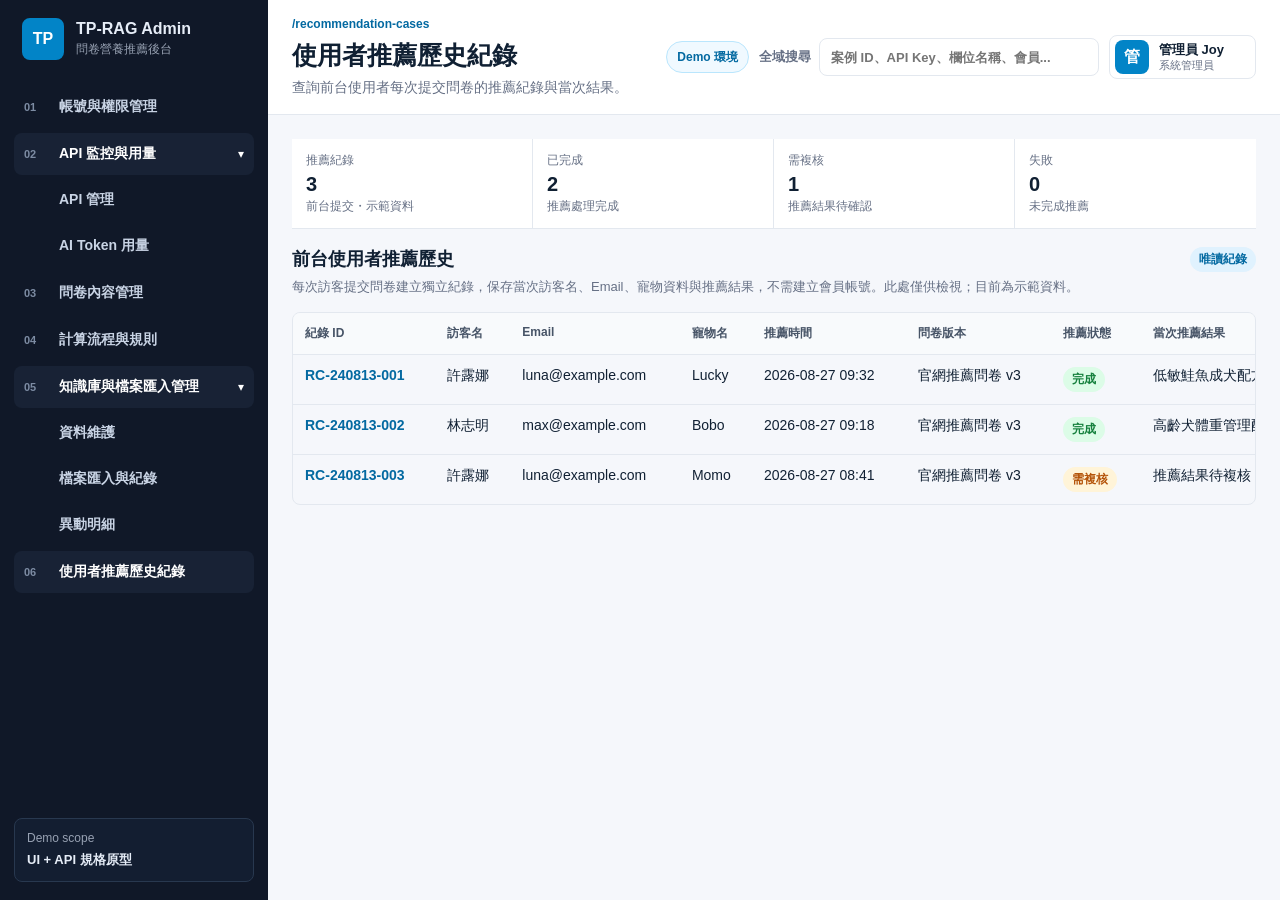
==== index.html @ bf0683b4 "Add files via upload" ====
<!doctype html>
<html lang="zh-Hant">
  <head>
    <meta charset="UTF-8" />
    <meta name="viewport" content="width=device-width, initial-scale=1.0" />
    <title>TP-RAG 後台系統 Demo</title>
    <link rel="stylesheet" href="./styles.css" />
    <link rel="stylesheet" href="./nutrition.css?v=20261029-priority" />
    <link rel="stylesheet" href="./knowledge-maintenance.css" />
  </head>
  <body>
    <div class="app-shell">
      <aside class="sidebar" aria-label="後台主選單">
        <div class="brand">
          <div class="brand-mark">TP</div>
          <div class="brand-copy">
            <strong>TP-RAG Admin</strong>
            <span>問卷營養推薦後台</span>
          </div>
        </div>
        <nav class="nav" id="nav"></nav>
        <div class="sidebar-footer">
          <span>Demo scope</span>
          <strong>UI + API 規格原型</strong>
        </div>
      </aside>

      <main class="workspace">
        <header class="topbar">
          <div class="topbar-title">
            <p class="eyebrow" id="view-route">/recommendation-cases</p>
            <h1 id="view-title">使用者推薦歷史紀錄</h1>
            <p class="subtitle" id="view-subtitle">查詢訪客每次提交問卷的紀錄、聯絡資訊與當次推薦結果。</p>
          </div>
          <div class="top-actions">
            <span class="environment-badge">Demo 環境</span>
            <label class="global-search">
              <span>全域搜尋</span>
              <input type="search" placeholder="案例 ID、API Key、欄位名稱、會員..." />
            </label>
            <button class="account-menu" type="button" aria-label="目前登入管理者">
              <span class="avatar">管</span>
              <span class="account-copy">
                <strong>管理員 Joy</strong>
                <small>系統管理員</small>
              </span>
            </button>
          </div>
        </header>

        <section class="view" id="view-content" aria-live="polite"></section>
      </main>
    </div>

    <script src="./app.js"></script>
    <script src="./recommendation-history.js"></script>
    <script src="./calculation-data.js"></script>
    <script src="./calculation-core.js"></script>
    <script src="./nutrition.js"></script>
    <script src="./nutrition-priority.js"></script>
    <script src="./calculation-ui.js?v=20261029-priority"></script>
    <script src="./customer-config.js"></script>
    <script src="./record-dialogs.js"></script>
    <script src="./knowledge-data.js"></script>
    <script src="./breed-size-data.js"></script>
    <script src="./knowledge-maintenance.js"></script>
    <script src="./api-management.js"></script>
    <script>init();</script>
  </body>
</html>
---- styles.css ----
:root {
  --bg: #f5f7fb;
  --surface: #ffffff;
  --surface-soft: #f8fafc;
  --line: #e3e8ef;
  --line-strong: #cbd5e1;
  --ink: #102033;
  --muted: #667085;
  --faint: #94a3b8;
  --nav: #101828;
  --nav-2: #182235;
  --primary: #0284c7;
  --primary-strong: #0369a1;
  --green: #15803d;
  --amber: #b45309;
  --red: #b42318;
  --violet: #6d28d9;
  --shadow: 0 1px 2px rgba(16, 24, 40, 0.05);
  --shadow-md: 0 12px 30px rgba(16, 24, 40, 0.08);
  --radius: 8px;
}

* {
  box-sizing: border-box;
}

html {
  min-width: 320px;
}

body {
  margin: 0;
  min-height: 100vh;
  background: var(--bg);
  color: var(--ink);
  font-family: "Microsoft JhengHei", "Noto Sans TC", Arial, sans-serif;
}

button,
input,
select,
textarea {
  font: inherit;
}

button {
  cursor: pointer;
}

button:disabled {
  cursor: not-allowed;
  opacity: 0.45;
}

h1,
h2,
h3,
p {
  margin-top: 0;
}

h1 {
  margin-bottom: 0;
  font-size: 25px;
  line-height: 1.25;
  letter-spacing: 0;
}

h2 {
  margin-bottom: 0;
  font-size: 18px;
  line-height: 1.35;
  letter-spacing: 0;
}

h3 {
  margin-bottom: 6px;
  font-size: 15px;
  line-height: 1.45;
}

p {
  line-height: 1.65;
}

code,
pre {
  font-family: Consolas, "SFMono-Regular", Menlo, monospace;
}

code {
  display: inline-flex;
  max-width: 100%;
  border-radius: 6px;
  background: #eef2f7;
  color: #334155;
  padding: 3px 6px;
  overflow-wrap: anywhere;
}

pre {
  margin: 0;
  white-space: pre-wrap;
  overflow-wrap: anywhere;
}

input,
select,
textarea {
  width: 100%;
  min-height: 38px;
  border: 1px solid var(--line);
  border-radius: var(--radius);
  background: white;
  color: var(--ink);
  outline: none;
  padding: 9px 11px;
}

textarea {
  min-height: 98px;
  resize: vertical;
}

input:focus,
select:focus,
textarea:focus {
  border-color: var(--primary);
  box-shadow: 0 0 0 3px rgba(2, 132, 199, 0.13);
}

.app-shell {
  min-height: 100vh;
  display: grid;
  grid-template-columns: 268px minmax(0, 1fr);
}

.sidebar {
  position: sticky;
  top: 0;
  height: 100vh;
  display: flex;
  flex-direction: column;
  gap: 14px;
  overflow: auto;
  background: var(--nav);
  color: #e6edf7;
  padding: 18px 14px;
}

.brand {
  display: flex;
  align-items: center;
  gap: 12px;
  padding: 0 8px 12px;
}

.brand-mark {
  display: grid;
  place-items: center;
  width: 42px;
  height: 42px;
  border-radius: 8px;
  background: var(--primary);
  color: white;
  font-weight: 900;
}

.brand-copy {
  min-width: 0;
}

.brand-copy strong,
.brand-copy span {
  display: block;
  overflow: hidden;
  text-overflow: ellipsis;
  white-space: nowrap;
}

.brand-copy span {
  margin-top: 3px;
  color: #98a2b3;
  font-size: 12px;
}

.nav {
  display: grid;
  gap: 5px;
}

.nav-item {
  width: 100%;
  min-height: 42px;
  border: 0;
  border-radius: var(--radius);
  display: grid;
  grid-template-columns: 26px minmax(0, 1fr) auto;
  align-items: center;
  gap: 9px;
  background: transparent;
  color: #c9d4e5;
  padding: 8px 10px;
  text-align: left;
}

.nav-item:hover,
.nav-item.active {
  background: var(--nav-2);
  color: white;
}

.nav-index {
  color: #7d8ca3;
  font-size: 11px;
  font-weight: 800;
}

.nav-label {
  min-width: 0;
  overflow: hidden;
  text-overflow: ellipsis;
  white-space: nowrap;
  font-size: 14px;
  font-weight: 800;
}

.nav-badge {
  border-radius: 999px;
  background: rgba(2, 132, 199, 0.22);
  color: #bae6fd;
  padding: 3px 7px;
  font-size: 10px;
  font-weight: 800;
}

.sidebar-footer {
  margin-top: auto;
  border: 1px solid #28384f;
  border-radius: var(--radius);
  background: #131e31;
  padding: 12px;
}

.sidebar-footer span {
  display: block;
  margin-bottom: 5px;
  color: #98a2b3;
  font-size: 12px;
}

.sidebar-footer strong {
  font-size: 13px;
}

.workspace {
  width: 100%;
  max-width: none;
  margin: 0 auto;
  padding: 0 24px 28px;
}

.topbar {
  display: flex;
  align-items: center;
  justify-content: space-between;
  gap: 18px;
  margin: 0 -24px 24px;
  border-bottom: 1px solid var(--line);
  background: white;
  padding: 15px 24px;
}

.topbar-title {
  min-width: 0;
}

.eyebrow {
  margin: 0 0 5px;
  color: var(--primary-strong);
  font-size: 12px;
  font-weight: 900;
  letter-spacing: 0;
}

.subtitle {
  margin: 5px 0 0;
  color: var(--muted);
  font-size: 14px;
}

.top-actions {
  display: flex;
  align-items: center;
  gap: 10px;
  flex: 0 0 auto;
}

.global-search {
  display: grid;
  grid-template-columns: auto 280px;
  align-items: center;
  gap: 8px;
  color: var(--muted);
  font-size: 13px;
  font-weight: 800;
}

.avatar,
.icon-button {
  width: 38px;
  height: 38px;
  border-radius: var(--radius);
  display: inline-grid;
  place-items: center;
  flex: 0 0 auto;
}

.avatar {
  width: 34px;
  height: 34px;
  background: var(--primary);
  color: white;
  font-weight: 900;
}

.environment-badge {
  display: inline-flex;
  align-items: center;
  min-height: 32px;
  border: 1px solid #bae6fd;
  border-radius: 999px;
  background: #f0f9ff;
  color: var(--primary-strong);
  padding: 5px 10px;
  font-size: 12px;
  font-weight: 900;
  white-space: nowrap;
}

.account-menu {
  min-height: 42px;
  border: 1px solid var(--line);
  border-radius: var(--radius);
  display: flex;
  align-items: center;
  gap: 10px;
  background: white;
  color: var(--ink);
  padding: 4px 10px 4px 5px;
  text-align: left;
}

.account-menu:hover {
  border-color: var(--primary);
}

.account-copy {
  display: grid;
  gap: 1px;
  min-width: 86px;
}

.account-copy strong {
  font-size: 13px;
  line-height: 1.25;
}

.account-copy small {
  color: var(--muted);
  font-size: 11px;
  line-height: 1.25;
}

.view {
  display: grid;
  gap: 18px;
}

.module-summary {
  display: grid;
  grid-template-columns: 1.15fr 0.85fr;
  gap: 16px;
}

.panel {
  border: 0;
  border-radius: 0;
  background: transparent;
  box-shadow: none;
  padding: 0 0 18px;
}

.panel.subtle {
  border-color: transparent;
  background: transparent;
  box-shadow: none;
  padding: 0;
}

.panel.tight {
  padding: 0;
  overflow: hidden;
}

.panel-head,
.list-header,
.drawer-head,
.section-head {
  display: flex;
  align-items: flex-start;
  justify-content: space-between;
  gap: 12px;
}

.panel-head,
.section-head {
  margin-bottom: 14px;
}

.panel-head p,
.section-head p {
  margin: 5px 0 0;
  color: var(--muted);
  font-size: 13px;
}

.list-header {
  align-items: center;
  border: 0;
  border-bottom: 1px solid var(--line);
  border-radius: 0;
  background: transparent;
  box-shadow: none;
  padding: 0 0 16px;
}

.toolbar,
.button-row,
.tabs,
.tag-list,
.row-actions,
.split-actions {
  display: flex;
  flex-wrap: wrap;
  align-items: center;
  gap: 8px;
}

.row-actions {
  display: inline-flex;
  gap: 0;
  white-space: nowrap;
}

.toolbar {
  flex: 1 1 520px;
}

.toolbar input {
  max-width: 340px;
}

.toolbar select {
  max-width: 190px;
}

.primary-button,
.secondary-button,
.ghost-button,
.icon-button,
.tab,
.link-button {
  min-height: 36px;
  border: 1px solid var(--line);
  border-radius: var(--radius);
  background: white;
  color: var(--ink);
  padding: 8px 12px;
  font-weight: 800;
}

.primary-button {
  border-color: var(--primary);
  background: var(--primary);
  color: white;
}

.primary-button:hover {
  background: var(--primary-strong);
}

.secondary-button {
  background: #eef6fb;
  color: var(--primary-strong);
  border-color: #bae6fd;
}

.ghost-button:hover,
.icon-button:hover,
.tab:hover,
.link-button:hover {
  border-color: var(--primary);
  color: var(--primary-strong);
}

.link-button {
  border: 0;
  min-height: auto;
  padding: 0;
  color: var(--primary-strong);
  background: transparent;
}

.icon-button {
  padding: 0;
}

.icon-button.danger {
  color: var(--red);
}

.table-action {
  min-height: auto;
  border: 0;
  border-radius: 0;
  background: transparent;
  color: var(--primary-strong);
  padding: 0 9px;
  font-weight: 800;
  line-height: 1.45;
}

.table-action + .table-action {
  border-left: 1px solid var(--line-strong);
}

.table-action:hover {
  text-decoration: underline;
}

.table-action.danger {
  color: var(--red);
}

.tabs {
  width: fit-content;
  max-width: 100%;
  border-radius: var(--radius);
  background: #edf2f7;
  padding: 4px;
}

.tab {
  min-height: 34px;
  border-color: transparent;
  background: transparent;
}

.tab.active {
  border-color: var(--line);
  background: white;
  color: var(--primary-strong);
  box-shadow: var(--shadow);
}

.summary-strip {
  display: flex;
  flex-wrap: wrap;
  align-items: center;
  gap: 0;
  border: 0;
  border-bottom: 1px solid var(--line);
  border-radius: 0;
  background: white;
  box-shadow: none;
}

.summary-item {
  min-width: 180px;
  flex: 1 1 180px;
  border-right: 1px solid var(--line);
  padding: 13px 14px;
}

.summary-item:last-child {
  border-right: 0;
}

.summary-item span,
.summary-item em {
  display: block;
  color: var(--muted);
  font-size: 12px;
  font-style: normal;
}

.summary-item strong {
  display: block;
  margin: 4px 0 2px;
  font-size: 20px;
  line-height: 1.15;
}

.notice {
  border-color: #bae6fd;
  background: #f0f9ff;
  padding: 14px 16px;
}

.notice strong {
  display: block;
  margin-bottom: 4px;
}

.notice p {
  margin-bottom: 0;
  color: #475569;
  font-size: 14px;
}

.table-wrap {
  overflow: auto;
  border: 1px solid var(--line);
  border-radius: var(--radius);
}

table {
  width: 100%;
  min-width: 880px;
  border-collapse: collapse;
}

th,
td {
  border-bottom: 1px solid var(--line);
  padding: 12px;
  vertical-align: top;
  text-align: left;
}

th {
  background: #f8fafc;
  color: #475467;
  font-size: 12px;
  font-weight: 900;
  white-space: nowrap;
}

td {
  font-size: 14px;
}

tr:last-child td {
  border-bottom: 0;
}

.actions-col {
  position: sticky;
  right: 0;
  background: #f8fafc;
}

.cell-main {
  display: grid;
  gap: 4px;
  justify-items: start;
}

.cell-main strong {
  line-height: 1.35;
}

.cell-main .link-button {
  justify-self: start;
  text-align: left;
}

.section-toolbar {
  display: flex;
  justify-content: flex-end;
  margin-bottom: 12px;
}

.muted-text {
  color: var(--muted);
  font-size: 12px;
  line-height: 1.45;
}

.pill,
.status,
.tag {
  display: inline-flex;
  align-items: center;
  min-height: 24px;
  border-radius: 999px;
  padding: 4px 9px;
  font-size: 12px;
  font-weight: 900;
  white-space: nowrap;
}

.pill {
  background: #e0f2fe;
  color: var(--primary-strong);
}

.pill.muted,
.tag {
  background: #eef2f7;
  color: #475569;
}

.pill.warn,
.status.warn {
  background: #fff4d8;
  color: var(--amber);
}

.pill.violet {
  background: #f3e8ff;
  color: var(--violet);
}

.status.good {
  background: #dcfce7;
  color: var(--green);
}

.status.bad {
  background: #fee4e2;
  color: var(--red);
}

.status.neutral {
  background: #eef2f7;
  color: #475569;
}

.switch {
  width: 42px;
  height: 24px;
  border: 0;
  border-radius: 999px;
  background: #cbd5e1;
  padding: 3px;
  display: inline-flex;
  justify-content: flex-start;
}

.switch::after {
  content: "";
  width: 18px;
  height: 18px;
  border-radius: 50%;
  background: white;
  box-shadow: var(--shadow);
}

.switch.on {
  justify-content: flex-end;
  background: var(--primary);
}

.cards-grid,
.definition-grid,
.permission-grid,
.option-grid,
.template-grid,
.rules-grid,
.case-grid,
.api-doc-grid,
.flow-grid {
  display: grid;
  grid-template-columns: repeat(3, minmax(0, 1fr));
  gap: 12px;
}

.definition-grid.two,
.case-grid.two,
.api-doc-grid.two {
  grid-template-columns: repeat(2, minmax(0, 1fr));
}

.permission-row,
.flow-card,
.folder,
.option-card,
.template-card,
.rule-card,
.case-card,
.api-card,
.json-box {
  border: 1px solid var(--line);
  border-radius: 0;
  background: white;
  padding: 14px;
}

.notice,
.detail-drawer {
  border: 1px solid var(--line);
  border-radius: 0;
  background: var(--surface);
  box-shadow: none;
}

.modal-backdrop {
  position: fixed;
  inset: 0;
  z-index: 50;
  display: grid;
  place-items: center;
  padding: 24px;
  background: rgba(15, 23, 42, 0.36);
}

.modal {
  width: min(980px, 100%);
  max-height: min(760px, calc(100vh - 48px));
  overflow: auto;
  border: 1px solid var(--line);
  border-radius: var(--radius);
  background: var(--surface);
  box-shadow: 0 24px 70px rgba(15, 23, 42, 0.24);
  padding: 20px;
}

.modal-head,
.modal-actions {
  display: flex;
  align-items: flex-start;
  justify-content: space-between;
  gap: 16px;
}

.modal-head {
  margin-bottom: 18px;
}

.modal-head h2 {
  margin: 0;
  font-size: 20px;
}

.modal-head p {
  margin: 6px 0 0;
  color: var(--muted);
  font-size: 13px;
}

.modal-actions {
  justify-content: flex-end;
  margin-top: 16px;
}

.option-card,
.template-card,
.rule-card,
.case-card,
.api-card {
  display: grid;
  gap: 10px;
}

.option-card p,
.template-card p,
.rule-card p,
.case-card p,
.api-card p,
.flow-card p {
  margin-bottom: 0;
  color: var(--muted);
  font-size: 13px;
}

.card-head,
.dictionary-head,
.folder-head {
  display: flex;
  justify-content: space-between;
  align-items: flex-start;
  gap: 10px;
}

.permission-row {
  display: grid;
  gap: 9px;
}

.permission-row label,
.form-grid label,
.sandbox-grid label,
.filter-field {
  display: grid;
  gap: 7px;
  color: var(--muted);
  font-size: 13px;
  font-weight: 800;
}

.permission-row label {
  grid-template-columns: auto 1fr;
  align-items: center;
}

.form-grid,
.sandbox-grid {
  display: grid;
  grid-template-columns: repeat(4, minmax(0, 1fr));
  gap: 12px;
}

.form-grid.two {
  grid-template-columns: repeat(2, minmax(0, 1fr));
}

.form-grid .wide,
.sandbox-grid .wide {
  grid-column: span 2;
}

.format-action {
  display: flex;
  align-items: center;
  justify-content: space-between;
  gap: 12px;
  width: 100%;
  border: 1px solid var(--line);
  background: #f8fafc;
  padding: 10px 12px;
}

.format-action span {
  color: var(--muted);
  font-size: 13px;
}

.api-format-panel {
  display: grid;
  gap: 18px;
  margin-top: 18px;
}

.rag-layout {
  display: grid;
  grid-template-columns: 300px minmax(0, 1fr);
  gap: 16px;
}

.folder-list {
  display: grid;
  gap: 9px;
}

.folder {
  width: 100%;
  text-align: left;
}

.folder.active {
  border-left: 3px solid var(--primary);
  background: #f8fafc;
}

.folder span {
  display: block;
  margin-top: 4px;
  color: var(--muted);
  font-size: 12px;
}

.detail-drawer {
  display: grid;
  gap: 14px;
  padding: 16px;
}

.drawer-head {
  align-items: center;
}

.timeline {
  display: grid;
  gap: 10px;
}

.timeline-item {
  display: grid;
  grid-template-columns: 120px minmax(0, 1fr);
  gap: 12px;
  border-left: 3px solid #bae6fd;
  padding-left: 12px;
}

.timeline-item span {
  color: var(--muted);
  font-size: 12px;
  font-weight: 800;
}

.json-box {
  background: #0f172a;
  color: #dbeafe;
  overflow: auto;
}

.json-box code {
  display: block;
  background: transparent;
  color: inherit;
  padding: 0;
}

.flow-grid {
  grid-template-columns: repeat(5, minmax(0, 1fr));
}

.flow-card {
  min-height: 132px;
}

.flow-step {
  display: grid;
  place-items: center;
  width: 30px;
  height: 30px;
  border-radius: 50%;
  background: #e0f2fe;
  color: var(--primary-strong);
  font-weight: 900;
}

.split-layout {
  display: grid;
  grid-template-columns: minmax(0, 1fr) 360px;
  gap: 16px;
}

.member-detail {
  border-top: 1px solid var(--line);
  border-bottom: 1px solid var(--line);
  padding: 14px 0;
}

.detail-toolbar {
  display: flex;
  justify-content: space-between;
  align-items: center;
  border-bottom: 1px solid var(--line);
  padding-bottom: 12px;
}

.member-detail-head {
  display: flex;
  align-items: flex-start;
  justify-content: space-between;
  gap: 12px;
  margin-bottom: 12px;
}

.member-detail-head p {
  margin: 4px 0 0;
  color: var(--muted);
  font-size: 13px;
}

.detail-summary {
  display: grid;
  grid-template-columns: repeat(4, minmax(0, 1fr));
  gap: 0;
  margin: 0;
  border-top: 1px solid var(--line);
}

.detail-summary div {
  border-right: 1px solid var(--line);
  padding: 12px 14px 0 0;
}

.detail-summary div:last-child {
  border-right: 0;
}

.detail-summary dt {
  color: var(--muted);
  font-size: 12px;
  font-weight: 900;
  margin-bottom: 5px;
}

.detail-summary dd {
  margin: 0;
  font-size: 14px;
  font-weight: 800;
}

.role-summary {
  margin-bottom: 14px;
}

.section-block {
  margin-top: 18px;
}

.empty-state {
  display: grid;
  place-items: center;
  min-height: 180px;
  color: var(--muted);
  text-align: center;
}

@media (max-width: 1180px) {
  .app-shell {
    grid-template-columns: 1fr;
  }

  .sidebar {
    position: static;
    height: auto;
  }

  .nav {
    grid-template-columns: repeat(2, minmax(0, 1fr));
  }

  .topbar {
    position: static;
  }

  .module-summary,
  .rag-layout,
  .split-layout,
  .flow-grid,
  .cards-grid,
  .definition-grid,
  .definition-grid.two,
  .permission-grid,
  .option-grid,
  .template-grid,
  .rules-grid,
  .case-grid,
  .case-grid.two,
  .api-doc-grid,
  .api-doc-grid.two {
    grid-template-columns: 1fr;
  }

  .form-grid,
  .sandbox-grid,
  .form-grid.two {
    grid-template-columns: repeat(2, minmax(0, 1fr));
  }
}

@media (max-width: 720px) {
  .workspace {
    padding: 16px;
  }

  .topbar,
  .list-header,
  .top-actions,
  .toolbar,
  .panel-head,
  .section-head,
  .drawer-head,
  .member-detail-head {
    align-items: stretch;
    flex-direction: column;
  }

  .global-search {
    grid-template-columns: 1fr;
  }

  .global-search input,
  .toolbar input,
  .toolbar select,
  .top-actions,
  .tabs,
  .primary-button,
  .secondary-button,
  .ghost-button {
    width: 100%;
    max-width: none;
  }

  .nav,
  .form-grid,
  .sandbox-grid,
  .form-grid.two {
    grid-template-columns: 1fr;
  }

  .summary-item {
    border-right: 0;
    border-bottom: 1px solid var(--line);
  }

  .summary-item:last-child {
    border-bottom: 0;
  }

  .detail-summary {
    grid-template-columns: 1fr;
  }

  .detail-summary div {
    border-right: 0;
    border-bottom: 1px solid var(--line);
    padding: 10px 0;
  }

  .detail-summary div:last-child {
    border-bottom: 0;
  }

  .form-grid .wide,
  .sandbox-grid .wide,
  .format-action {
    grid-column: auto;
  }

  .timeline-item {
    grid-template-columns: 1fr;
  }
}

/* Recommendation event history */
.customer-contract { display: flex; align-items: center; flex-wrap: wrap; gap: 14px; padding: 18px 20px; }
.workspace, .view, .view > *, .view .panel, .view .table-wrap { min-width: 0; }
.view .table-action { white-space: nowrap; }
.customer-contract code { min-width: 0; }
.customer-api-detail-actions { display: flex; justify-content: flex-end; }
.customer-api-detail-actions .secondary-button { flex: none; width: auto; padding: 6px 12px; font-size: 13px; }
@media (max-width: 850px) { .topbar { margin-left: -16px; margin-right: -16px; } }
.customer-copy { padding: 0 20px 18px; line-height: 1.7; color: var(--muted); }
.customer-fixed summary { cursor: pointer; padding: 18px 20px; }
input[readonly], select:disabled { background: #f1f4f8; color: #64748b; cursor: default; }
#cc-field-form td input:not([type="checkbox"]) { width: 100%; min-width: 90px; padding: 9px; border: 1px solid var(--line); border-radius: 6px; }
#cc-field-form td input[type="checkbox"] { width: 18px; height: 18px; accent-color: #008ac4; }
.history-notice { padding: 14px 18px; background: #eaf5fc; color: #315570; border-radius: 8px; line-height: 1.7; }
.history-fields { display: grid; grid-template-columns: repeat(3, minmax(0, 1fr)); gap: 18px 24px; margin: 16px 0; }
.history-fields dt { font-size: 12px; color: #65758b; margin-bottom: 6px; }
.history-fields dd { margin: 0; line-height: 1.7; overflow-wrap: anywhere; }
.history-result { padding: 20px; border: 1px solid #cde5f5; background: #f4fbff; border-radius: 10px; }
.history-result h2 { margin-top: 0; }
.history-message { padding: 14px; background: white; border-left: 3px solid #008ac4; line-height: 1.8; }
.history-nodes { list-style: none; padding: 0; display: grid; gap: 14px; }
.history-node { padding: 18px 22px; border: 1px solid #dce4ee; border-radius: 8px; background: white; }
.history-node-head { display: flex; align-items: center; justify-content: space-between; gap: 12px; }
.history-node h3 { margin: 0; font-size: 15px; }
.history-node .history-fields { grid-template-columns: 1fr 1fr 1.3fr; }
@media (max-width: 850px) { .history-fields, .history-node .history-fields { grid-template-columns: 1fr; } }

/* Consistent centered dialogs for record forms, history, and source previews. */
.record-dialog, dialog.nutrition-dialog {
  margin: auto; width: min(1080px, calc(100vw - 40px)); max-width: calc(100vw - 40px);
  height: fit-content; max-height: calc(100dvh - 48px); padding: 0; border: 1px solid var(--line);
  border-radius: 14px; color: var(--ink); background: #fff; box-shadow: 0 24px 80px #10182840;
  overflow: auto;
}
.record-dialog::backdrop, dialog.nutrition-dialog::backdrop { background: #10182880; }
.record-dialog form { margin: 0; }
.record-head, .record-footer { display: flex; align-items: center; gap: 12px; padding: 18px 24px; background: white; position: sticky; z-index: 2; }
.record-head { top: 0; justify-content: space-between; border-bottom: 1px solid var(--line); }
.record-head h2 { margin: 0; font-size: 20px; }
.record-head > button { width: auto; flex: 0 0 auto; }
.record-head p { margin: 6px 0 0; font-size: 12px; color: var(--muted); }
.record-body { padding: 24px; }
.record-body .panel { margin-top: 22px; }
.record-body .form-grid { padding: 0; }
.record-footer { bottom: 0; justify-content: flex-end; border-top: 1px solid var(--line); }
.record-error { margin-right: auto; color: #b42318; font-size: 13px; }
.record-options { display: grid; gap: 8px; padding: 16px; }
.record-options textarea { width: 100%; box-sizing: border-box; padding: 12px; border: 1px solid var(--line); border-radius: 7px; font: inherit; resize: vertical; }
.record-body .record-check { display: flex; align-items: center; gap: 10px; }
.record-body input[type="checkbox"] { width: 18px; height: 18px; accent-color: #008ac4; }
.record-body td input[type="number"] { width: 85px; padding: 8px; border: 1px solid var(--line); border-radius: 6px; }
.record-body td { overflow-wrap: anywhere; }
.record-discard { padding: 16px 24px; background: #fff5e8; border-top: 1px solid #f2d2a1; }
.record-discard button + button { margin-left: 12px; }
.record-status { padding: 12px 18px; border-radius: 8px; background: #e9f8ef; color: #175d3b; }
dialog.nutrition-dialog { padding: 24px; }
body:has(dialog[open]) { overflow: hidden; }
@media (max-width: 600px) {
  .record-dialog, dialog.nutrition-dialog { width: calc(100vw - 16px); max-width: calc(100vw - 16px); max-height: calc(100dvh - 16px); border-radius: 10px; }
  .record-body, .record-head, .record-footer { padding: 16px; }
  .record-body .form-grid { grid-template-columns: 1fr; }
  .record-footer { flex-wrap: wrap; }
  .record-error { flex-basis: 100%; }
}

/* Questionnaire field authoring */
.field-editor-section { border-bottom: 1px solid var(--line); padding: 0 0 24px; margin-bottom: 24px; }
.field-editor-section[hidden] { display: none; }
.field-editor-section h3 { margin: 0 0 8px; font-size: 18px; }
.field-editor-section p { color: var(--muted); margin: 0 0 18px; line-height: 1.6; }
.record-body .field-editor-grid { grid-template-columns: repeat(2, minmax(0, 1fr)); gap: 18px 24px; }
.field-editor-wide { grid-column: 1 / -1; }
.field-editor-heading { display: flex; justify-content: space-between; align-items: flex-start; gap: 16px; }
.field-editor-heading button { flex: none; }
.field-option-row { display: flex; align-items: flex-start; gap: 16px; padding: 18px 0; border-top: 1px solid var(--line); }
.field-option-number { background: #edf6fb; color: #007fab; border-radius: 50%; width: 30px; height: 30px; display: grid; place-items: center; flex: none; margin-top: 26px; }
.field-option-inputs { flex: 1; min-width: 0; }
.field-option-inputs label { display: grid; gap: 8px; font-size: 14px; color: var(--muted); }
.field-option-inputs input { width: 100%; padding: 10px 12px; border: 1px solid var(--line); border-radius: 7px; font: inherit; color: var(--ink); }
.field-option-inputs details { margin-top: 10px; font-size: 13px; color: var(--muted); }
.field-option-inputs details label { margin: 12px 0 6px; }
.field-option-inputs summary, .field-editor-advanced summary { cursor: pointer; }
.field-option-actions { display: flex; gap: 6px; margin-top: 26px; }
.field-option-actions button { padding: 8px 12px; }
.field-option-empty { padding: 24px; color: var(--muted); background: #f6f9fc; text-align: center; border-radius: 8px; }
.field-editor-advanced summary { font-weight: 600; }
.field-editor-advanced[open] summary { margin-bottom: 16px; }
.field-editor-section:last-child { margin-bottom: 0; border-bottom: 0; }
.field-option-status { font-size: 13px; margin-top: 10px !important; }
@media (max-width: 600px) {
 .record-body .field-editor-grid { grid-template-columns: 1fr; }
 .field-editor-heading { flex-direction: column; }
 .field-option-row { gap: 10px; flex-wrap: wrap; }
 .field-option-actions { width: 100%; justify-content: flex-end; margin-top: 0; }
 .field-option-actions button { min-height: 44px; }
}

.field-settings { display: grid; grid-template-columns: repeat(3,minmax(0,1fr)); gap: 24px; margin-top: 18px; padding: 18px 20px; background: #f7f9fc; border-radius: 9px; }
.field-setting-cell { display: grid; grid-template-rows: auto 40px auto; gap: 9px; min-width: 0; }
.field-setting-label { font-size: 14px; font-weight: 600; color: #34465c; }
.field-setting-cell small { font-size: 12px; color: var(--muted); line-height: 1.6; }
.field-setting-cell>input, .field-setting-cell>select { width: 100%; height: 40px; min-height: 40px; padding: 8px 12px; background: white; border: 1px solid var(--line); border-radius: 7px; font: inherit; color: #24364b; }
.field-required-control { display: flex; align-items: center; gap: 9px; font-size: 14px; color: #24364b; cursor: pointer; }
.record-body .field-required-control input[type=checkbox] { appearance: auto; width: 18px; height: 18px; min-height: 18px; padding: 0; margin: 0; flex: none; accent-color: #008ac4; }
.field-editor-advanced input[readonly] { background: #f4f7fa; color: var(--muted); }
@media(max-width:600px) { .field-settings { grid-template-columns: 1fr; gap: 18px; padding: 16px; } }
[data-history-panel][hidden] { display: none; }
.history-recipe-content { padding: 20px; white-space: pre-wrap; line-height: 1.9; overflow-wrap: anywhere; }
.history-recipe-empty { margin: 20px; padding: 24px; background: #f7f9fc; border-radius: 8px; line-height: 1.8; }
.history-recipe-empty p { margin-bottom: 0; color: var(--muted); }
.history-full-recipe { padding: 20px; line-height: 1.8; }
.history-full-recipe h3 { margin: 28px 0 12px; font-size: 17px; }
.history-full-recipe li { padding: 4px 0; }
.recipe-demo-label { padding: 10px 14px; background: #f3f7fb; color: #607286; font-size: 13px; border-radius: 6px; }

.customer-connection-info>summary{padding:18px 22px;cursor:pointer;font-size:15px;font-weight:600;color:var(--ink)}.customer-connection-body{padding:0 20px 20px;display:grid;gap:16px}.customer-connection-body>.panel{margin:0}.customer-connection-info[open]>summary{border-bottom:1px solid var(--line);margin-bottom:20px}@media(max-width:650px){.customer-connection-body{padding:0 12px 12px}}

.api-module .apim-subnav{display:block;padding-left:45px;color:#c9d4e5}.api-module .apim-subnav.active{background:var(--nav-2);color:white}.apim-filters{display:flex;flex-wrap:wrap;gap:12px;align-items:end;padding:20px}.apim-filters label{display:grid;gap:7px;font-size:13px;color:var(--muted)}.apim-filters input,.apim-filters select{height:40px;padding:8px 10px;border:1px solid var(--line-strong);border-radius:6px;background:white;font:inherit}.apim-search{flex:1;min-width:160px}@media(max-width:650px){.apim-filters label{width:100%}}
---- nutrition.css ----
.nutrition-intro { padding:20px 24px; background:#eff6ff; border:1px solid #bfdbfe; border-radius:8px; }
.nutrition-intro p { margin:8px 0 0; color:var(--muted); }
.formula { font-size:18px; line-height:1.8; letter-spacing:.2px; color:#075985; overflow-wrap:anywhere; }
.formula-flow { display:grid; grid-template-columns:repeat(2,minmax(0,1fr)); gap:12px; padding:20px; }
.formula-step { border:1px solid var(--line); padding:18px; border-radius:8px; display:flex; flex-direction:column; align-items:flex-start; gap:12px; }
.formula-step small { color:var(--muted); }
.formula-step p { margin:0; }
.formula-step:last-child { grid-column:1/-1; }
.nutrition-toolbar { display:flex; flex-wrap:wrap; gap:12px; padding:16px 20px; align-items:center; }
.nutrition-toolbar input { flex:1; min-width:180px; }
.nutrition-toolbar > input { width:auto; }
.nutrition-toolbar > select { width:auto; min-width:150px; }
.nutrition-toolbar input,.nutrition-toolbar select,.import-sheet input,.import-sheet select { padding:9px 12px; border:1px solid var(--line-strong); border-radius:6px; background:white; }
.nutrition-tabs { display:flex; flex-wrap:wrap; gap:8px; margin-bottom:16px; }
.nutrition-tabs button { padding:9px 14px; border:1px solid var(--line); background:white; border-radius:6px; }
.nutrition-tabs button.active { color:#0369a1; border-color:#0284c7; background:#f0f9ff; }
.nutrition-empty { padding:32px; text-align:center; color:var(--muted); }
.import-sheet { padding:20px; margin:12px 0; border:1px solid var(--line); border-radius:8px; }
.import-sheet .form-grid { padding:12px 0; }
.nutrition-message { padding:12px 16px; background:#f0f9ff; border-left:3px solid #0284c7; margin:12px 0; }
.nutrition-dialog { margin:0 0 0 auto; height:100dvh; max-height:100dvh; width:min(850px,95vw); max-width:95vw; border:0; padding:28px; color:var(--ink); box-shadow:var(--shadow-md); }
.nutrition-dialog::backdrop { background:#10182880; }
.nutrition-dialog header { display:flex; align-items:center; justify-content:space-between; gap:16px; margin-bottom:20px; }
.nutrition-dialog h2 { overflow-wrap:anywhere; }
.nutrition-dialog .panel { margin:18px 0; }
.nutrition-dialog .detail-summary { padding:16px 0; }
.nutrition-dialog td { white-space:normal; overflow-wrap:anywhere; }
.nutrition-footnote { color:var(--muted); margin:12px 0; font-size:13px; }
@media(max-width:900px) { .formula-flow { grid-template-columns:1fr; } }
.calc-layout { display:grid;grid-template-columns:minmax(0,1fr) minmax(0,1fr);gap:24px;align-items:stretch; }
.np-panel{margin-bottom:24px}.np-panel .panel-head{display:flex;justify-content:space-between;gap:16px;align-items:center}.np-panel .panel-head h2{font-size:17px}.np-body{padding:20px 24px}.np-summary,.np-editor{list-style:none;margin:0;padding:0;display:grid;gap:12px}.np-summary{grid-template-columns:repeat(4,minmax(0,1fr))}.np-summary li,.np-editor li{display:flex;align-items:center;gap:12px;padding:16px;border:1px solid var(--line);border-radius:8px;background:var(--surface-soft)}.np-rank{display:grid;place-items:center;width:28px;height:28px;border-radius:50%;background:#e7f4fd;color:var(--primary);font-size:13px;font-weight:600;flex-shrink:0}.np-body strong{font-size:14px}.np-editor li>div:not(.np-moves){flex:1}.np-editor p{margin:6px 0 0;color:var(--muted);font-size:13px}.np-moves{display:flex;gap:8px}.np-moves button{min-width:40px}.np-moves button:disabled{opacity:.35;cursor:default}.np-message{margin:0 0 16px;color:#047857;font-size:13px}.np-error{color:#b42318}.np-body>.nutrition-footnote{margin:16px 0 0}@media(max-width:1100px){.np-summary{grid-template-columns:repeat(2,minmax(0,1fr))}}@media(max-width:600px){.np-summary{grid-template-columns:1fr}.np-panel .panel-head{align-items:flex-start;flex-direction:column}.np-body{padding:16px}.np-editor li{flex-wrap:wrap}.np-moves{margin-left:auto}}
.calc-reference,.calc-sandbox { min-width:0; }
.calc-reference h2,.calc-sandbox h2 { margin:0 0 18px; }
.calc-reference .formula-step { margin-bottom:14px;background:white; }
.calc-reference,.calc-sandbox { padding:24px;background:white;border:1px solid var(--line);border-radius:8px; }
.calc-inputs { display:grid;gap:14px;margin-bottom:18px; }
.calc-inputs label { display:grid;gap:7px;color:var(--muted);font-size:13px; }
.calc-inputs input,.calc-inputs select { width:100%;min-width:0;padding:10px;border:1px solid var(--line-strong);border-radius:6px; }
.calc-answer { padding:22px;background:#eff6ff;border-radius:8px;margin:18px 0;color:#075985; }
.calc-answer>strong { display:block;font-size:38px;margin:10px 0; }
.calc-answer strong small { font-size:16px;font-weight:normal; }
.calc-answer p { margin-bottom:6px; }
.calc-trace { font-size:13px;overflow-wrap:anywhere; }
.calc-result-step { padding:18px 0;border-bottom:1px solid var(--line); }
.calc-result-step h3 { margin-bottom:12px; }
.calc-result-step p:last-child { margin-bottom:0; }
.calc-result-step summary { cursor:pointer;color:var(--primary-strong);padding:8px 0; }
.calc-water { margin-top:24px;padding-top:22px;border-top:1px solid var(--line); }
.calc-water p { font-size:13px;color:var(--muted); }
.calc-water-values { display:grid;grid-template-columns:1fr 1fr;gap:12px;margin:18px 0; }
.calc-water-values>div { padding:14px;background:#f0fdfa;border-radius:6px; }
.calc-water-values span,.calc-water-values strong { display:block; }
.calc-water-values strong { font-size:23px;color:#0f766e;margin-top:8px; }
@media(max-width:1000px) { .calc-layout { grid-template-columns:1fr; } }

/* Scoped library presentation. */
.nutrition-library { display:grid; gap:22px; }
.library-help-row { display:flex; justify-content:space-between; align-items:center; color:var(--muted); font-size:13px; }
.nutrition-help { display:grid; place-items:center; width:32px; height:32px; border:1px solid #b7d5e9; border-radius:50%; color:#0879ae; background:white; font:italic 700 18px Georgia,serif; cursor:pointer; }
.nutrition-help:hover { background:#e0f2fe; border-color:#0284c7; }
.nutrition-help:focus-visible,.nutrition-library button:focus-visible { outline:3px solid #38bdf8; outline-offset:3px; }
.nutrition-library .nutrition-intro { border-radius:12px; background:#f0f7fc; border-color:#d5e7f4; }
.nutrition-library .summary-strip { margin:0; border:1px solid var(--line); border-radius:12px; overflow:hidden; background:white; }
.nutrition-library .summary-item { padding:18px 22px; }
.nutrition-library .summary-item strong { font-size:26px; margin:5px 0; }
.nutrition-library .panel { margin:0; background:white; border:1px solid #dfe7ef; border-radius:14px; overflow:hidden; box-shadow:0 3px 12px #173c6505; }
.nutrition-library .panel-head { padding:20px 24px; border-bottom:1px solid #edf1f5; }
.nutrition-library .panel-head h2 { font-size:17px; }
.nutrition-library .panel-head p { margin-top:6px; line-height:1.6; }
.nutrition-library .nutrition-upload { display:grid; grid-template-columns:minmax(220px,.8fr) minmax(300px,1.2fr); gap:24px; padding:24px; max-width:none; }
.nutrition-upload label { display:flex; flex-direction:column; gap:10px; align-self:stretch; padding:20px; background:#f8fafc; border:1px solid #e4ebf2; border-radius:10px; }
.nutrition-upload .nutrition-file { border:1px dashed #9bc8df; background:#f5fbff; }
.upload-step { font-size:11px; font-weight:700; letter-spacing:1px; color:#56819a; }
.nutrition-upload select,.nutrition-upload input { width:100%; min-width:0; background:white; border:1px solid #d5e1eb; border-radius:8px; padding:12px; }
.nutrition-upload input::file-selector-button { border:0; border-radius:6px; padding:8px 14px; background:#0284c7; color:white; margin-right:14px; cursor:pointer; }
.nutrition-library .nutrition-tabs { margin:0; gap:8px; }
.nutrition-library .nutrition-tabs button { padding:10px 16px; border-radius:9px; color:#526477; cursor:pointer; }
.nutrition-library .nutrition-tabs button:hover { background:#edf6fc; }
.nutrition-library .nutrition-tabs button.active { background:#e7f4fc; border-color:#86c9ec; color:#0278b5; font-weight:600; }
.nutrition-library .nutrition-toolbar { padding:18px 24px; background:#fff; }
.nutrition-library .table-wrap { border:0; border-radius:0; }
.nutrition-library th { background:#f7f9fc; color:#64748b; padding:13px 22px; font-size:12px; font-weight:600; }
.nutrition-library td { padding:18px 22px; border-bottom:1px solid #edf1f5; line-height:1.7; }
.nutrition-library td small { color:#7b8a9c; font-size:12px; }
.nutrition-library tbody tr:hover { background:#f8fcff; }
.nutrition-library td:first-child strong { color:#1e3b50; font-weight:600; }
.nutrition-library td:last-child { white-space:nowrap; }
.nutrition-library .table-action { padding:6px 9px; border-radius:6px; }
.nutrition-library .table-action:hover { background:#eaf5fc; }
.nutrition-help-dialog { margin:auto; width:min(760px,92vw); height:auto; max-height:85dvh; border:1px solid #e0e8f0; border-radius:18px; padding:28px; box-shadow:0 24px 80px #102b4933; }
.nutrition-help-dialog header h2 { font-size:20px; }
.nutrition-help-dialog header .secondary-button { width:auto; flex:0 0 auto; padding:8px 14px; }
.category-guide { display:grid; grid-template-columns:1fr 1fr; gap:12px; margin-top:22px; }
.category-guide article { padding:18px; background:#f8fafc; border:1px solid #e2eaf1; border-radius:10px; }
.category-guide h3 { margin:0 0 8px; font-size:14px; color:#087bad; }
.category-guide p { margin:0; color:#536579; font-size:13px; line-height:1.8; }
.sheet-demo-list { display:grid; gap:10px; margin:20px 0; }
.retrieval-launcher { position:fixed; right:28px; bottom:24px; z-index:40; box-shadow:0 6px 24px #07598530; border-radius:24px; }
.retrieval-panel { position:fixed; inset:0 0 0 auto; width:min(460px,100vw); z-index:60; background:#f6f9fc; border-left:1px solid #dce6ef; box-shadow:-12px 0 40px #16385818; display:flex; flex-direction:column; }
.retrieval-panel.wide { width:min(760px,100vw); }
.retrieval-panel[hidden],.retrieval-launcher[hidden] { display:none; }
.retrieval-panel header { padding:22px; display:flex; gap:12px; align-items:center; justify-content:space-between; background:white; border-bottom:1px solid #e3eaf1; }
.retrieval-panel header h2 { margin:0 0 6px; font-size:18px; }
.retrieval-panel header small { color:#6b7e90; font-size:12px; }
.retrieval-panel header>div:last-child { display:flex; gap:6px; }
.retrieval-panel header button { padding:7px 9px; width:auto; white-space:nowrap; }
.retrieval-panel header .panel-icon-button { width:36px; height:36px; padding:0; display:inline-grid; place-items:center; flex:0 0 auto; }
.panel-icon-button svg { pointer-events:none; }
.panel-icon-button:focus-visible { outline:3px solid #38bdf8; outline-offset:2px; }
.retrieval-filters { display:grid; grid-template-columns:1fr 100px; gap:12px; padding:18px 22px; background:white; }
.retrieval-filters label,.retrieval-composer>label { font-size:12px; color:#687a8b; }
.retrieval-filters select { display:block; margin-top:7px; padding:10px; width:100%; border:1px solid #d8e3ec; border-radius:8px; background:white; }
.retrieval-messages { flex:1; min-height:0; overflow-y:auto; padding:22px; display:flex; flex-direction:column; gap:16px; }
.retrieval-answer,.retrieval-question { padding:16px; border-radius:12px; font-size:14px; line-height:1.7; overflow-wrap:anywhere; }
.retrieval-answer { background:white; border:1px solid #e0e9f0; align-self:stretch; }
.retrieval-answer article { border-top:1px solid #e4ebf1; margin-top:12px; padding-top:12px; }
.retrieval-answer article p { font-size:12px; color:#64748b; }
.retrieval-question { background:#e0f2fe; color:#075985; align-self:flex-end; max-width:90%; }
.retrieval-question small { display:block; font-size:11px; margin-top:6px; }
.retrieval-composer { padding:18px 22px; background:white; border-top:1px solid #e0e8ef; }
.retrieval-composer>div { display:flex; gap:10px; margin-top:8px; }
.retrieval-composer input { flex:1; width:0; min-width:0; padding:12px; border:1px solid #d4e0eb; border-radius:8px; }
.retrieval-composer button { width:auto; flex:0 0 auto; }
.sheet-demo-row { display:grid; grid-template-columns:1fr 1fr; gap:20px; padding:16px; border:1px solid #e1e9f0; border-radius:10px; background:#f8fafc; }
.sheet-demo-row label { display:flex; align-items:center; gap:12px; font-size:13px; }
.sheet-demo-row label:last-child { flex-direction:column; align-items:stretch; gap:6px; color:#64748b; }
.sheet-demo-row input { width:16px; height:16px; flex:0 0 auto; accent-color:#0284c7; }
.sheet-demo-row small { display:block; color:#7b8a9c; margin-top:5px; }
.sheet-demo-row select { width:100%; padding:10px; border:1px solid #d5e1eb; border-radius:7px; background:white; }
.nutrition-upload .primary-button { align-self:flex-start; width:auto; }
@media(max-width:500px) { .sheet-demo-row { grid-template-columns:1fr; gap:12px; } }
@media(max-width:700px) {
  .nutrition-library .nutrition-upload,.category-guide { grid-template-columns:1fr; }
  .nutrition-library .nutrition-upload { padding:16px; gap:12px; }
  .nutrition-library .panel-head,.nutrition-library .nutrition-toolbar { padding:16px; }
  .nutrition-help-dialog { padding:20px; }
}
---- knowledge-maintenance.css ----
.km-banner{display:flex;justify-content:space-between;gap:20px;align-items:center;padding:22px 24px;border:1px solid #d5e7f4;border-radius:12px;background:#f0f7fc}.km-banner strong{font-size:20px;color:#1e3b50}.km-banner p{margin:8px 0 0;color:#526477;font-size:13px}.km-banner>span{color:#087bad;font-size:12px;white-space:nowrap}.km-toolbar{display:flex;flex-wrap:wrap;align-items:end;gap:12px;padding:20px 24px;border-bottom:1px solid var(--line)}.km-toolbar label{display:grid;gap:7px;font-size:12px;color:var(--muted)}.km-toolbar select,.km-toolbar input{padding:10px 12px;border:1px solid var(--line-strong);border-radius:7px;background:white;max-width:100%;min-height:42px}.km-toolbar .km-search{flex:1;min-width:160px}.km-template-head{display:flex;justify-content:space-between;align-items:start;gap:20px;padding:24px;background:#fbfcfe}.km-template-head h3{margin:0 0 14px}.km-template-head>div{flex:1}.km-template-head>button{flex-shrink:0}.km-meta{display:grid;grid-template-columns:1fr 1fr;gap:16px;margin:0}.km-meta dt{font-size:12px;color:var(--muted);margin-bottom:5px}.km-meta dd{margin:0;font-size:14px;line-height:1.7}.km-section-actions{display:flex;justify-content:space-between;gap:12px;align-items:center;padding:16px 24px;border-top:1px solid var(--line)}.km-section-actions>span{font-size:13px;color:var(--muted)}.km-library td{max-width:280px;white-space:normal;overflow-wrap:anywhere}.km-library td:last-child{max-width:none}.km-import{padding:24px;display:flex;align-items:center;justify-content:space-between;gap:24px}.km-import h3{margin:0 0 10px}.km-import p{line-height:1.7;color:var(--muted)}.km-import>button{flex-shrink:0}.km-log{font-size:12px;max-width:340px;max-height:200px;overflow:auto;white-space:pre-wrap;overflow-wrap:anywhere}.km-nav{margin:8px 0;border:1px solid #dbe6f0;border-radius:8px;background:#f7fafc}.km-nav summary{padding:14px 10px;cursor:pointer;font-size:13px;font-weight:600;line-height:1.6;color:#37516c}.km-nav>button{display:block;width:100%;text-align:left;padding:12px 18px;border:0;background:transparent;color:#526477;cursor:pointer;font:inherit;font-size:13px}.km-nav>button:hover,.km-nav>button:focus-visible{background:#e7f4fc;color:#0278b5}.km-dialog{margin:auto;width:min(1000px,94vw);max-width:94vw;max-height:90dvh;border:1px solid #e0e8f0;border-radius:14px;padding:24px;color:var(--ink);box-shadow:0 24px 80px #102b4933}.km-dialog::backdrop{background:#10182880}.km-dialog header,.km-dialog footer{display:flex;justify-content:space-between;align-items:center;gap:12px}.km-dialog header{margin-bottom:20px}.km-dialog header h2{margin:0;font-size:20px}.km-dialog footer{justify-content:flex-end;position:sticky;bottom:-24px;background:white;padding:18px 0;border-top:1px solid var(--line);margin-top:20px}.km-dialog .form-grid{padding:12px 0}.km-dialog textarea,.km-dialog input,.km-dialog select{width:100%;min-width:0;padding:10px;border:1px solid var(--line-strong);border-radius:6px;font:inherit;background:white}.km-dialog textarea{resize:vertical}.km-dialog textarea[readonly]{background:#f2f4f7}.km-dialog .form-grid label{display:grid;gap:7px;font-size:13px}.km-dialog fieldset{border:1px solid var(--line);border-radius:8px;margin:14px 0;padding:14px}.km-dialog summary{padding:14px 0;cursor:pointer}.km-dialog .table-wrap{max-height:52dvh;overflow:auto}.km-dialog td{white-space:normal;padding:12px;min-width:180px}.km-dialog th{position:sticky;top:0;background:#f7f9fc}.km-dialog #km-error{color:#b42318;font-size:14px}.km-dialog .table-wrap select{min-width:210px}@media(max-width:700px){.km-banner,.km-template-head,.km-import,.km-section-actions{flex-direction:column;align-items:stretch}.km-banner>span{white-space:normal}.km-meta{grid-template-columns:1fr}.km-dialog{padding:16px}.km-dialog .form-grid{grid-template-columns:1fr}.km-toolbar{padding:16px}.km-toolbar label{width:100%}.km-banner p{overflow-wrap:anywhere}}

/* Match the existing sidebar palette and typography. */
.km-nav{margin:0;border:0;border-radius:var(--radius);background:transparent;color:#c9d4e5;font-family:inherit}
.km-nav summary.nav-item{padding:8px 10px;min-height:42px;background:transparent;color:#c9d4e5;font:inherit;list-style:none;cursor:pointer}
.km-nav summary::-webkit-details-marker{display:none}.km-nav summary::marker{content:''}
.km-nav summary.nav-item:hover,.km-nav[open] summary.nav-item{background:var(--nav-2);color:white}
.km-nav .nav-label{white-space:normal}.km-caret{font-size:12px;color:inherit}.km-nav:not([open]) .km-caret{transform:rotate(-90deg)}
.km-nav>button{margin:4px 0 0;padding:10px 10px 10px 45px;min-height:42px;border-radius:var(--radius);color:#c9d4e5;background:transparent;font-family:inherit;font-size:14px;font-weight:800}
.km-nav>button:hover,.km-nav>button.active,.km-nav>button:focus-visible{background:var(--nav-2);color:white}
.km-library,.km-dialog{font-family:inherit}.km-file{display:grid;gap:10px;margin:20px 0}.km-import-json{max-height:36vh;overflow:auto;padding:16px;background:var(--surface-soft);white-space:pre-wrap;overflow-wrap:anywhere;font-size:13px}

.km-filter{border:0;padding:0;margin:0;min-width:0}.km-filter:disabled{opacity:.55}.km-transfer{position:relative}.km-transfer>div{position:absolute;right:0;top:calc(100% + 6px);min-width:130px;background:white;border:1px solid var(--line);border-radius:8px;padding:5px;box-shadow:var(--shadow-md);z-index:20}.km-transfer>div[hidden]{display:none}.km-transfer>div button{display:block;width:100%;text-align:left;border:0;background:white}.km-transfer>div button:hover{background:var(--surface-soft)}.km-edit-actions{display:flex;gap:8px;flex-shrink:0}.km-edit-footer{position:sticky;bottom:0;display:flex;justify-content:flex-end;gap:10px;padding:16px 24px;background:white;border-top:1px solid var(--line);z-index:10}.km-edit-label{display:grid;gap:8px;font-size:13px;color:var(--muted);margin-bottom:16px}.km-template-head input,.km-template-head textarea,.km-template-head select,.km-library [data-km-draft-element],.km-library [data-km-draft-value]{width:100%;padding:10px;border:1px solid var(--line-strong);border-radius:6px;background:white;font:inherit;min-width:100px}.km-template-head textarea{resize:vertical}.km-template-head .km-meta dd{margin:0}.km-library [data-km-draft-element]{min-width:190px}.km-library [data-km-draft-value]{min-width:120px}#km-template-error{color:var(--red);padding:0 24px}#km-template-error:empty{display:none}@media(max-width:700px){.km-transfer>div{left:0;right:auto}.km-edit-actions{flex-wrap:wrap}}

.km-template-head>.km-edit-actions{flex:0 0 auto}.km-template-head>div:first-child{min-width:0}


.km-template-editor{padding:24px;background:#fbfcfe}.km-editor-top{display:grid;grid-template-columns:minmax(0,1fr) 150px auto;gap:16px;align-items:end;margin-bottom:18px}.km-editor-fields{display:grid;grid-template-columns:1fr 1fr;gap:16px 24px}.km-template-editor label{display:grid;gap:8px;color:var(--muted);font-size:13px}.km-template-editor input,.km-template-editor select,.km-template-editor textarea{width:100%;min-width:0;box-sizing:border-box;border:1px solid var(--line-strong);border-radius:6px;padding:10px 12px;background:white;color:var(--ink);font:inherit}.km-template-editor input,.km-template-editor select{height:40px}.km-template-editor textarea{height:76px;min-height:76px;resize:vertical}.km-editor-top .km-edit-actions{align-self:end}.km-new-reference{background:#eff8ff;outline:2px solid #7dd3fc;outline-offset:-2px}@media(max-width:700px){.km-template-editor{padding:16px}.km-editor-top{grid-template-columns:minmax(0,1fr) 110px}.km-editor-top .km-edit-actions{grid-column:1/-1;justify-content:flex-end}.km-editor-fields{grid-template-columns:1fr}}


.km-dialog:has(.km-element-fields){width:min(760px,94vw)}.km-element-id{display:flex;align-items:center;gap:12px;padding:12px 16px;background:var(--surface-soft);border-radius:8px;margin-bottom:22px;font-size:13px}.km-element-id>span,.km-element-id small{color:var(--muted)}.km-element-fields{display:grid;grid-template-columns:repeat(2,minmax(0,1fr));gap:18px 24px}.km-element-fields label{display:grid;align-content:start;gap:8px;font-size:13px;color:var(--muted)}.km-element-fields input,.km-element-fields select{height:42px;color:var(--ink)}.km-element-fields input[readonly]{background:var(--surface-soft);color:var(--muted)}.km-element-fields small{font-size:12px;font-weight:normal;line-height:1.6}.km-element-usage{margin-top:24px;padding:18px;background:var(--surface-soft);border:1px solid var(--line);border-radius:8px}.km-element-usage h3{margin:0 0 14px;font-size:14px}.km-element-usage h3 span{margin-left:6px;color:var(--muted);font-weight:normal}.km-element-usage ul{display:flex;flex-wrap:wrap;gap:8px;list-style:none;margin:0;padding:0}.km-element-usage li{padding:6px 10px;background:white;border:1px solid var(--line);border-radius:5px;font-size:12px;color:var(--muted)}.km-element-usage .nutrition-footnote{margin-bottom:0}@media(max-width:600px){.km-element-fields{grid-template-columns:1fr}.km-element-id{flex-wrap:wrap}}


.km-import-flow{padding:24px}.km-import-flow>h3{margin-top:0}.km-import-flow>p,.km-import-flow details p{color:var(--muted);font-size:13px;line-height:1.8}.km-import-flow ol{display:flex;flex-wrap:wrap;gap:12px 32px;padding:16px 16px 16px 36px;background:var(--surface-soft);border:1px solid var(--line);border-radius:8px;font-size:13px;color:var(--muted)}.km-import-flow .km-toolbar{padding:18px 0;border:0}.km-import-flow details{border-top:1px solid var(--line);padding-top:16px;margin-top:18px}.km-import-flow summary{cursor:pointer;font-size:13px;color:var(--muted)}


.km-dialog.km-import-preview-dialog{width:min(1100px,94vw)}.km-import-preview-dialog .panel{margin-top:20px;border:1px solid var(--line);border-radius:8px;overflow:hidden}.km-import-preview-dialog .panel-head{padding:16px}.km-preview-scope{display:flex;flex-wrap:wrap;gap:16px;padding:12px 0;font-size:14px}.km-preview-steps{display:flex;flex-wrap:wrap;gap:12px;padding:12px;background:var(--surface-soft);color:var(--muted);font-size:13px;border-radius:6px}.km-import-preview-dialog td{min-width:130px}.km-import-preview-dialog .table-wrap{max-height:320px}


.km-import-result{padding:24px;border-radius:8px;margin:16px 0}.km-import-result strong{font-size:20px}.km-import-result p{margin:12px 0 0;font-size:14px}.km-import-result.is-success{background:#f0fdf4;color:#166534;border:1px solid #bbf7d0}.km-import-result.is-error{background:#fff1f2;color:#9f1239;border:1px solid #fecdd3}


.km-change-key{display:inline-block;margin-top:6px;white-space:normal;overflow-wrap:anywhere;font-size:12px;line-height:1.6}.km-library td small{display:inline-block;line-height:1.6}


.km-change-list{display:grid;gap:16px;min-width:200px}.km-change-item{display:grid;gap:4px}.km-change-item+.km-change-item{padding-top:14px;border-top:1px solid var(--line)}.km-change-item>strong{font-size:13px;font-weight:600}.km-change-item .km-change-key{margin-top:0;justify-self:start}.km-change-value{white-space:pre-wrap;overflow-wrap:anywhere;line-height:1.7}.km-library td:has(.km-change-list){width:32%;max-width:none;vertical-align:top}


.km-log-detail[hidden]{display:none}.km-log-actions{display:flex;gap:8px;align-items:center}.km-library .km-log-summary td{vertical-align:top}.km-library .km-log-summary td:nth-child(3){max-width:330px}.km-library .km-log-detail>td{padding:0 24px 24px;white-space:normal!important;max-width:none;background:#fbfcfe}.km-log-comparison{display:grid;grid-template-columns:1fr 1fr;border:1px solid var(--line);border-radius:8px;overflow:hidden}.km-log-comparison>section{min-width:0;padding:18px 20px;background:white}.km-log-comparison>section+section{border-left:1px solid var(--line)}.km-log-comparison h3{font-size:13px;margin:0 0 18px;color:var(--muted)}@media(max-width:700px){.km-log-comparison{grid-template-columns:1fr}.km-log-comparison>section+section{border-left:0;border-top:1px solid var(--line)}.km-log-actions{flex-wrap:wrap}}


button[data-km-log-toggle]{display:inline-grid;place-items:center;width:36px;height:36px;padding:0;flex:0 0 auto;font-size:19px;line-height:1}button[data-km-log-toggle][aria-expanded=true]{transform:rotate(180deg)}


.km-library td.km-disclosure-cell{width:48px;max-width:48px;padding:18px 8px 18px 16px;vertical-align:middle}button[data-km-log-toggle]{border:0;background:transparent;color:var(--muted);box-shadow:none;transform:none!important;cursor:pointer}button[data-km-log-toggle]:hover{background:#eaf5fc;color:var(--primary)}button[data-km-log-toggle] svg{transition:transform .15s ease;pointer-events:none}button[data-km-log-toggle][aria-expanded=true] svg{transform:rotate(90deg)}button[data-km-log-toggle]:focus-visible{outline:2px solid var(--primary);outline-offset:2px}.km-sr-only{position:absolute;width:1px;height:1px;padding:0;margin:-1px;overflow:hidden;clip:rect(0,0,0,0);white-space:nowrap}.km-library .km-log-summary td:nth-child(3){max-width:280px}


/* Shared typed forms for every knowledge category. */
.km-record-grid{display:grid;grid-template-columns:repeat(2,minmax(0,1fr));gap:18px 24px;align-items:start}.km-record-grid>label{display:grid;gap:8px;font-size:13px;color:var(--muted);min-width:0;align-content:start}.km-record-grid>label.km-field-wide{grid-column:1/-1}.km-record-grid input,.km-record-grid select{height:42px;min-height:42px;color:var(--ink);font-size:14px}.km-record-grid textarea{height:90px;min-height:90px;color:var(--ink);font-size:14px;line-height:1.7;resize:vertical}.km-record-section{margin:0 0 24px}.km-record-section>h3,.km-section-title h3{font-size:15px;margin:0 0 18px}.km-record-section+.km-record-section{border-top:1px solid var(--line);padding-top:22px}.km-section-title{display:flex;justify-content:space-between;gap:16px;align-items:center;margin-bottom:18px}.km-section-title h3{margin-bottom:6px}.km-section-title p{margin:0;font-size:13px;color:var(--muted);line-height:1.7}.km-rule-card{background:#f8fafc}.km-rule-card legend{font-size:13px;font-weight:600;padding:0 8px}.km-rule-actions{display:flex;justify-content:flex-end;margin-top:16px}.km-unresolved{color:#a15c00;line-height:1.7;font-size:12px}.km-dialog.km-record-dialog{width:min(900px,94vw)}#km-variant-rows fieldset{margin-top:18px}#km-rule-empty{padding:22px;background:var(--surface-soft);color:var(--muted);font-size:13px;border-radius:8px}.km-element-usage li{max-width:100%;overflow-wrap:anywhere}@media(max-width:650px){.km-record-grid{grid-template-columns:1fr}.km-record-grid>label.km-field-wide{grid-column:auto}.km-section-title{align-items:start;flex-direction:column}}


.km-dialog header h2{flex:1;min-width:0;line-height:1.5}.km-dialog header>button{width:auto;flex:0 0 auto}.km-dialog footer button{width:auto;min-width:76px;flex:0 0 auto}


details.km-rule-card{border:1px solid var(--line);border-radius:8px;margin:12px 0;padding:0 16px}details.km-rule-card>summary{font-size:14px;line-height:1.7;padding:14px 0;color:var(--ink)}details.km-rule-card>summary small{display:block;margin-left:18px;font-size:12px;color:var(--muted)}details.km-rule-card[open]>.km-record-grid{padding-top:12px;border-top:1px solid var(--line)}details.km-rule-card .km-rule-actions{padding-bottom:16px}


.km-form-group+.km-form-group{margin-top:24px;padding-top:20px;border-top:1px solid var(--line)}.km-form-group h4{font-size:12px;color:var(--muted);font-weight:600;margin:0 0 14px}.km-description-grid{align-items:stretch}.km-description-grid textarea{height:96px;min-height:96px}.km-description-grid>label.km-field-wide{grid-column:auto}.km-description-grid>label:last-child:nth-child(odd){grid-column:1/-1}.km-number-grid{grid-template-columns:repeat(2,minmax(0,1fr));max-width:100%}.km-number-grid>label:only-child{max-width:320px}@media(max-width:650px){.km-number-grid{grid-template-columns:1fr}.km-number-grid>label:only-child{max-width:none}.km-description-grid>label:last-child:nth-child(odd){grid-column:auto}}


.km-condition-card{padding:18px!important;background:#f8fafc}.km-condition-card legend{font-size:14px;font-weight:600;padding:0 8px}.km-condition-source{margin:0 0 18px;padding:12px;border:1px solid var(--line);border-radius:6px;background:white;color:var(--muted);font-size:13px;line-height:1.8}.km-condition-confirm{display:flex;align-items:center;gap:10px;padding-top:18px;margin-top:18px;border-top:1px solid var(--line);font-size:13px}.km-dialog .km-condition-confirm input{width:18px;height:18px;min-height:18px;flex:0 0 auto;accent-color:var(--primary)}.km-condition-card [hidden]{display:none!important}.km-condition-card label:has(input:disabled),.km-condition-card label:has(select:disabled){opacity:.5}.km-parse-steps{display:flex;flex-wrap:wrap;gap:10px 26px;background:var(--surface-soft);padding:18px 18px 18px 38px;font-size:13px;color:var(--muted);line-height:1.8}.km-condition-state{padding:12px 0;font-size:14px;color:#9a6700}


details.km-condition-card{border:1px solid var(--line);border-radius:8px;margin:12px 0}details.km-condition-card>summary{cursor:pointer;font-size:14px;line-height:1.8;padding:0!important}details.km-condition-card>summary span{float:right;color:#9a6700;font-size:12px}details.km-condition-card>summary small{display:block;margin:4px 0 0 18px;font-size:12px;color:var(--muted)}details.km-condition-card[open]>.km-condition-source{margin-top:18px}


.km-template-scope{display:grid;grid-template-columns:1fr 1fr;gap:16px 24px;padding:18px 0;margin-bottom:18px;border-bottom:1px solid var(--line)}.km-template-scope>label{display:grid;gap:8px;font-size:13px;color:var(--muted)}.km-template-scope select{width:100%;height:42px;border:1px solid var(--line-strong);border-radius:6px;background:white;padding:10px;font:inherit}.km-template-scope>p{grid-column:1/-1;margin:0;font-size:12px;color:var(--muted);line-height:1.8}@media(max-width:650px){.km-template-scope{grid-template-columns:1fr}.km-template-scope>p{grid-column:auto}}


.km-mer-fields [hidden]{display:none!important}.km-source-notes{margin-top:18px;font-size:13px;color:var(--muted)}.km-source-notes p{line-height:1.8}
.km-dialog [data-breed-direct][hidden],.km-dialog [data-breed-weight][hidden]{display:none!important}
.km-breed-sub{display:block;margin-top:6px;color:var(--muted)}
.km-breed-standards{border-top:1px solid var(--line);margin-top:24px}
.km-breed-standards>summary{padding:22px 24px;cursor:pointer;font-weight:600}
.km-breed-standards>summary small{font-weight:400;color:var(--muted);margin-left:12px}
.km-record-grid>[data-breed-direct]>label,.km-record-grid>[data-breed-weight]>label{display:grid;gap:8px}
.km-weight-editor .km-record-grid label{display:grid;gap:8px}


.km-life-range-head,.km-life-range{display:grid;grid-template-columns:150px minmax(0,1fr) minmax(0,1fr);gap:16px;align-items:center}.km-life-range-head{font-size:12px;color:var(--muted);padding:12px 0;border-bottom:1px solid var(--line)}.km-life-range{padding:16px 0;border-bottom:1px solid var(--line)}.km-life-range>strong{font-size:14px;font-weight:600}.km-life-range small{font-size:12px;font-weight:normal;color:var(--muted)}.km-life-range label{min-width:0}.km-life-range label>span{position:absolute;width:1px;height:1px;overflow:hidden;clip:rect(0,0,0,0)}.km-dialog .km-life-range input{height:42px;min-height:42px}@media(max-width:650px){.km-life-range-head{display:none}.km-life-range{grid-template-columns:1fr 1fr;gap:12px}.km-life-range>strong{grid-column:1/-1}.km-life-range label>span{position:static;width:auto;height:auto;clip:auto;display:block;margin-bottom:7px;font-size:12px;color:var(--muted)}}
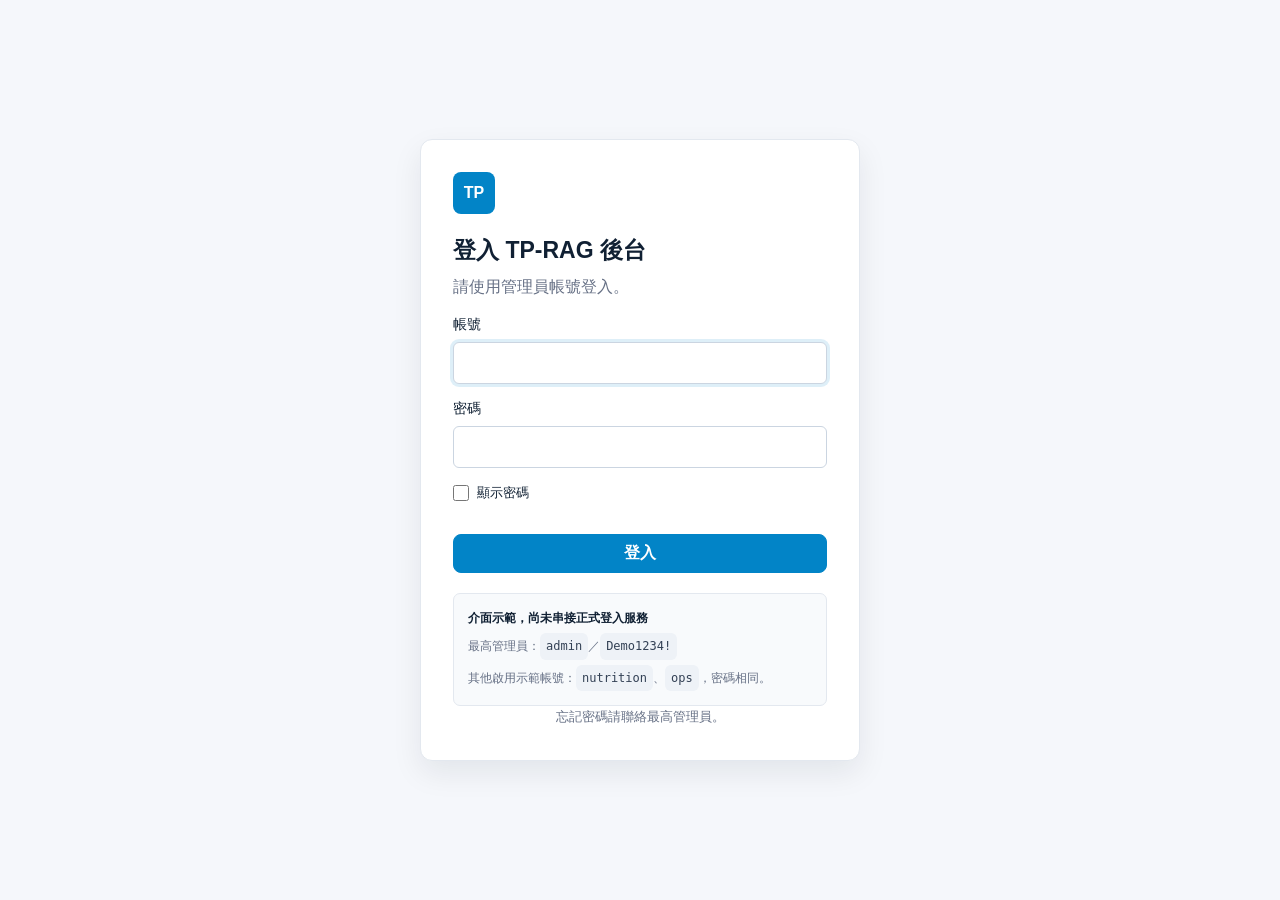
==== commit d57bda8c: "Add files via upload" ====
--- a/index.html
+++ b/index.html
@@ -8,7 +8,7 @@
     <link rel="stylesheet" href="./nutrition.css?v=20261029-priority" />
     <link rel="stylesheet" href="./knowledge-maintenance.css" />
   </head>
-  <body>
+  <body class="auth-pending">
     <div class="app-shell">
       <aside class="sidebar" aria-label="後台主選單">
         <div class="brand">
@@ -36,7 +36,7 @@
             <span class="environment-badge">Demo 環境</span>
             <label class="global-search">
               <span>全域搜尋</span>
-              <input type="search" placeholder="案例 ID、API Key、欄位名稱、會員..." />
+              <input type="search" placeholder="案例 ID、API Key、欄位名稱、訪客..." />
             </label>
             <button class="account-menu" type="button" aria-label="目前登入管理者">
               <span class="avatar">管</span>
@@ -65,6 +65,7 @@
     <script src="./breed-size-data.js"></script>
     <script src="./knowledge-maintenance.js"></script>
     <script src="./api-management.js"></script>
-    <script>init();</script>
+    <script src="./auth.js"></script>
+    <script>init(); backendAuth.mount();</script>
   </body>
 </html>
--- a/styles.css
+++ b/styles.css
@@ -1348,3 +1348,23 @@
 
 .api-module .apim-subnav{display:block;padding-left:45px;color:#c9d4e5}.api-module .apim-subnav.active{background:var(--nav-2);color:white}.apim-filters{display:flex;flex-wrap:wrap;gap:12px;align-items:end;padding:20px}.apim-filters label{display:grid;gap:7px;font-size:13px;color:var(--muted)}.apim-filters input,.apim-filters select{height:40px;padding:8px 10px;border:1px solid var(--line-strong);border-radius:6px;background:white;font:inherit}.apim-search{flex:1;min-width:160px}@media(max-width:650px){.apim-filters label{width:100%}}
 
+
+/* Login and administrator password-reset demonstration. */
+.auth-pending .app-shell { display: none; }
+#auth-login { min-height: 100vh; display: grid; place-items: center; padding: 32px 18px; }
+.auth-card { width: min(100%, 440px); background: var(--surface); border: 1px solid var(--line); border-radius: 12px; padding: 32px; box-shadow: var(--shadow-md); }
+.auth-card h1 { font-size: 23px; margin: 22px 0 8px; }
+.auth-card p { color: var(--muted); line-height: 1.7; }
+#auth-form, .auth-reset .record-body { display: grid; gap: 16px; }
+#auth-form label:not(.auth-show), .auth-reset .record-body label { display: grid; gap: 8px; font-size: 14px; }
+#auth-form input:not([type=checkbox]), .auth-reset input { width: 100%; min-height: 42px; padding: 10px 12px; border: 1px solid var(--line-strong); border-radius: 6px; font: inherit; }
+.auth-show { display: flex; gap: 8px; align-items: center; font-size: 13px; }
+#auth-error { color: var(--red); margin: 0; }
+.auth-demo { padding: 14px; background: var(--surface-soft); border: 1px solid var(--line); border-radius: 7px; font-size: 12px; line-height: 1.7; margin-top: 20px; }
+.auth-demo p { margin: 5px 0 0; }
+.auth-help { font-size: 13px; text-align: center; margin-bottom: 0; }
+.auth-reset { max-width: 580px; }
+[hidden] { display: none !important; }
+@media(max-width: 480px) { .auth-card { padding: 24px 20px; } }
+#auth-form .auth-show { justify-content: flex-start; white-space: nowrap; }
+#auth-form .auth-show input[type=checkbox] { width: 16px; height: 16px; min-height: 16px; flex: 0 0 16px; margin: 0; padding: 0; }
